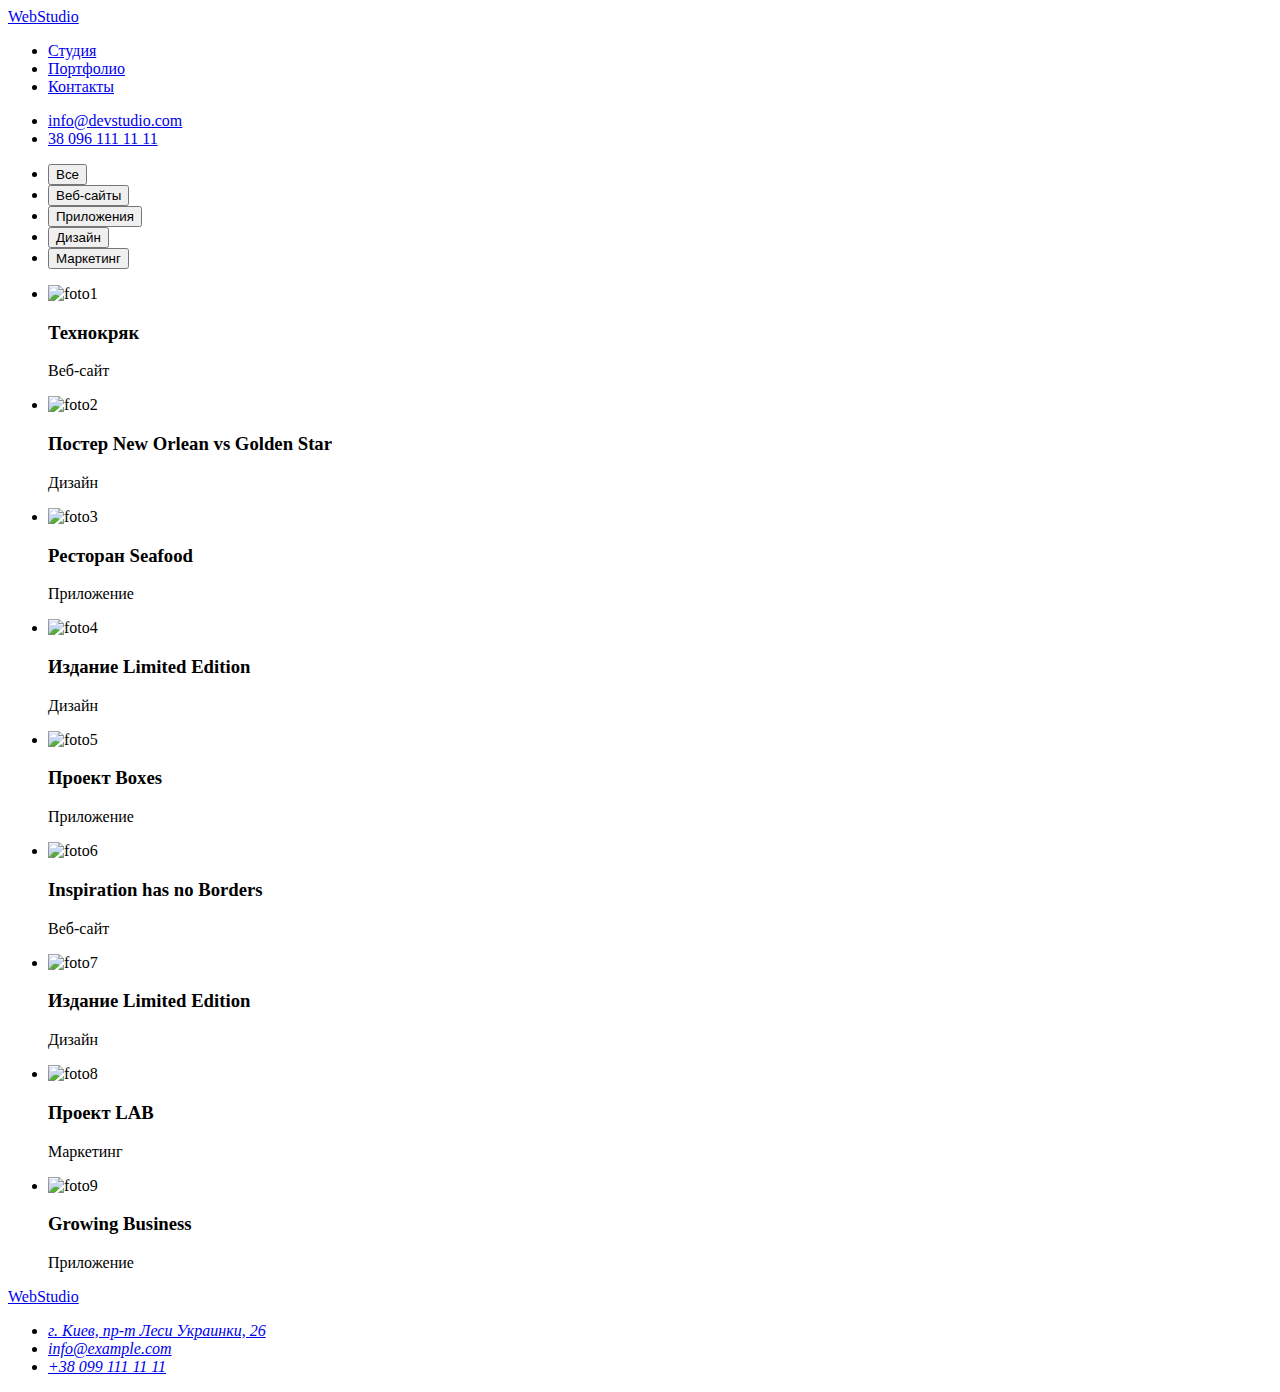
==== portfolio.html @ d2fd9e22 "Add files via upload" ====
<!DOCTYPE html>
<html lang="ru">
<head>
    <meta charset="UTF-8">
    <meta http-equiv="X-UA-Compatible" content="IE=edge">
    <meta name="viewport" content="width=device-width, initial-scale=1.0">
    <title>Document</title>
    <link rel="preconnect" href="https://fonts.googleapis.com">
    <link rel="preconnect" href="https://fonts.gstatic.com" crossorigin>
    <link href="https://fonts.googleapis.com/css2?family=Raleway:wght@400;700&&family=Roboto:wght@400;500;600;700;900&display=swap"
        rel="stylesheet">
        <link rel="stylesheet" href="https://cdnjs.cloudflare.com/ajax/libs/modern-normalize/1.1.0/modern-normalize.min.css"
            integrity="sha512-wpPYUAdjBVSE4KJnH1VR1HeZfpl1ub8YT/NKx4PuQ5NmX2tKuGu6U/JRp5y+Y8XG2tV+wKQpNHVUX03MfMFn9Q=="
            crossorigin="anonymous" referrerpolicy="no-referrer" />
    
    <link rel="stylesheet" href="./css/styles.css">
</head>
<body>
    <!-- Верхняя линия -->
    <header>
        <div class="container header-container">
            <nav class="nav">
                <a href="./index.html" class="logo">Web<span class="logo-color">Studio</span>
                </a>
                <ul class="site-nav">
                    <li class="header-item"><a href="./index.html" class="link">Студия</a></li>
                    <li class="header-item"><a href="./portfolio.html" class="link">Портфолио</a></li>
                    <li><a href="#" class="link">Контакты</a></li>
                </ul>
            </nav>
            <div class="header-contacts">
            <ul class="contacts">
                <li class="contacts-link"><a href="mailto:info@devstudio.com" class="links">info@devstudio.com</a></li>
                <li class="contacts-link"><a href="tel:380961111111" class="links">38 096 111 11 11</a></li>
            </ul>
            </div>
        </div>
    </header>
    <main>
        <!-- Кнопки -->
        <section>
            <h1 hidden>наши работы</h1>
            <div class="container">
            <ul class="filters">
    <li><button type="button" class="hero-btn">Все</button></li>
    <li><button type="button" class="btn-web">Веб-сайты</button></li>
    <li><button type="button" class="btn-web">Приложения</button></li>
    <li><button type="button" class="btn-web">Дизайн</button></li>
    <li><button type="button" class="btn-web">Маркетинг</button></li>
</ul>
</div>
</section>
<!-- Галерея -->
<section>
<div class="container">
    <h2 hidden>Галерея</h2>
    
<ul class="gallery">
    <li class="icon">
        <img src="./img/foto1.jpg" alt="foto1" width="370" height="294">
        <div class="icon-info">
            <h3 class="icon-name">Технокряк</h3>
            <p class="icon-text">Веб-сайт</p>
        </div>
    </li>
    <li class="icon">
        <img src="./img/foto2.jpg" alt="foto2" width="370" height="294">
        <div class="icon-info">
            <h3 class="icon-name"> Постер <span lang="en"> New Orlean vs Golden Star </span></h3>
            <p class="icon-text">Дизайн</p>
        </div>
    </li>
    <li class="icon">
        <img src="./img/foto3.jpg" alt="foto3" width="370" height="294">
        <div class="icon-info">
            <h3 class="icon-name"> Ресторан <span lang="en"> Seafood</span></h3>
            <p class="icon-text">Приложение</p>
        </div>
    </li>
    <li class="icon">
        <img src="./img/foto4.jpg" alt="foto4" width="370" height="294">
        <div class="icon-info">
            <h3 class="icon-name"> Издание <span lang="en"> Limited Edition </span></h3>
            <p class="icon-text">Дизайн</p>
        </div>
    </li>
    <li class="icon">
        <img src="./img/foto5.jpg" alt="foto5" width="370" height="294">
        <div class="icon-info">
            <h3 class="icon-name"> Проект <span lang="en"> Boxes </span></h3>
            <p class="icon-text">Приложение</p>
        </div>
    </li>
    <li class="icon">
        <img src="./img/foto6.jpg" alt="foto6" width="370" height="294">
        <div class="icon-info">
            <h3 class="icon-name"><span lang="en">Inspiration has no Borders</span></h3>
            <p class="icon-text">Веб-сайт</p>
        </div>
    </li>
    <li class="icon">
        <img src="./img/foto7.jpg" alt="foto7" width="370" height="294">
        <div class="icon-info">
            <h3 class="icon-name"> Издание <span lang="en"> Limited Edition </span></h3>
            <p class="icon-text">Дизайн</p>
        </div>
    </li>
    <li class="icon">
        <img src="./img/foto8.jpg" alt="foto8" width="370" height="294">
        <div class="icon-info">
            <h3 class="icon-name"> Проект  <span lang="en"> LAB </span></h3>
            <p class="icon-text">Маркетинг</p>
        </div>
    </li>
    <li class="icon">
        <img src="./img/foto9.jpg" alt="foto9" width="370" height="294">
        <div class="icon-info">
            <h3 class="icon-name"><span lang="en"> Growing Business </span></h3>
            <p class="icon-text">Приложение</p>
        </div>
    </li>
    </ul>
</div>
</section>
</main>
<!--Подвал -->
<footer class="footer">
    <div class="container">
        <div class="footer-left-box">
        <a href="./index.html" class="logo">
            Web<span class="logo-color-white">Studio</span>
        </a>
        <address>
            <ul class="footer-text">
                <li class="footer-list">
                    <a class="color-maps" href="https://goo.gl/maps/3YUpATW3BzN7FQ4z7" target="_blank"
                        rel="noreferrer noopener">г. Киев, пр-т Леси Украинки, 26</a>
                </li>
                <li class="footer-list">
                    <a class="color-contacts" href="mailto:=info@example.com">info@example.com</a>
                </li>
                <li class="footer-list">
                    <a class="color-contacts" href="tel:+380991111111">+38 099 111 11 11</a>
                </li>
            </ul>
        </address>
        </div>
    </div>
</footer>
</body>
</html>
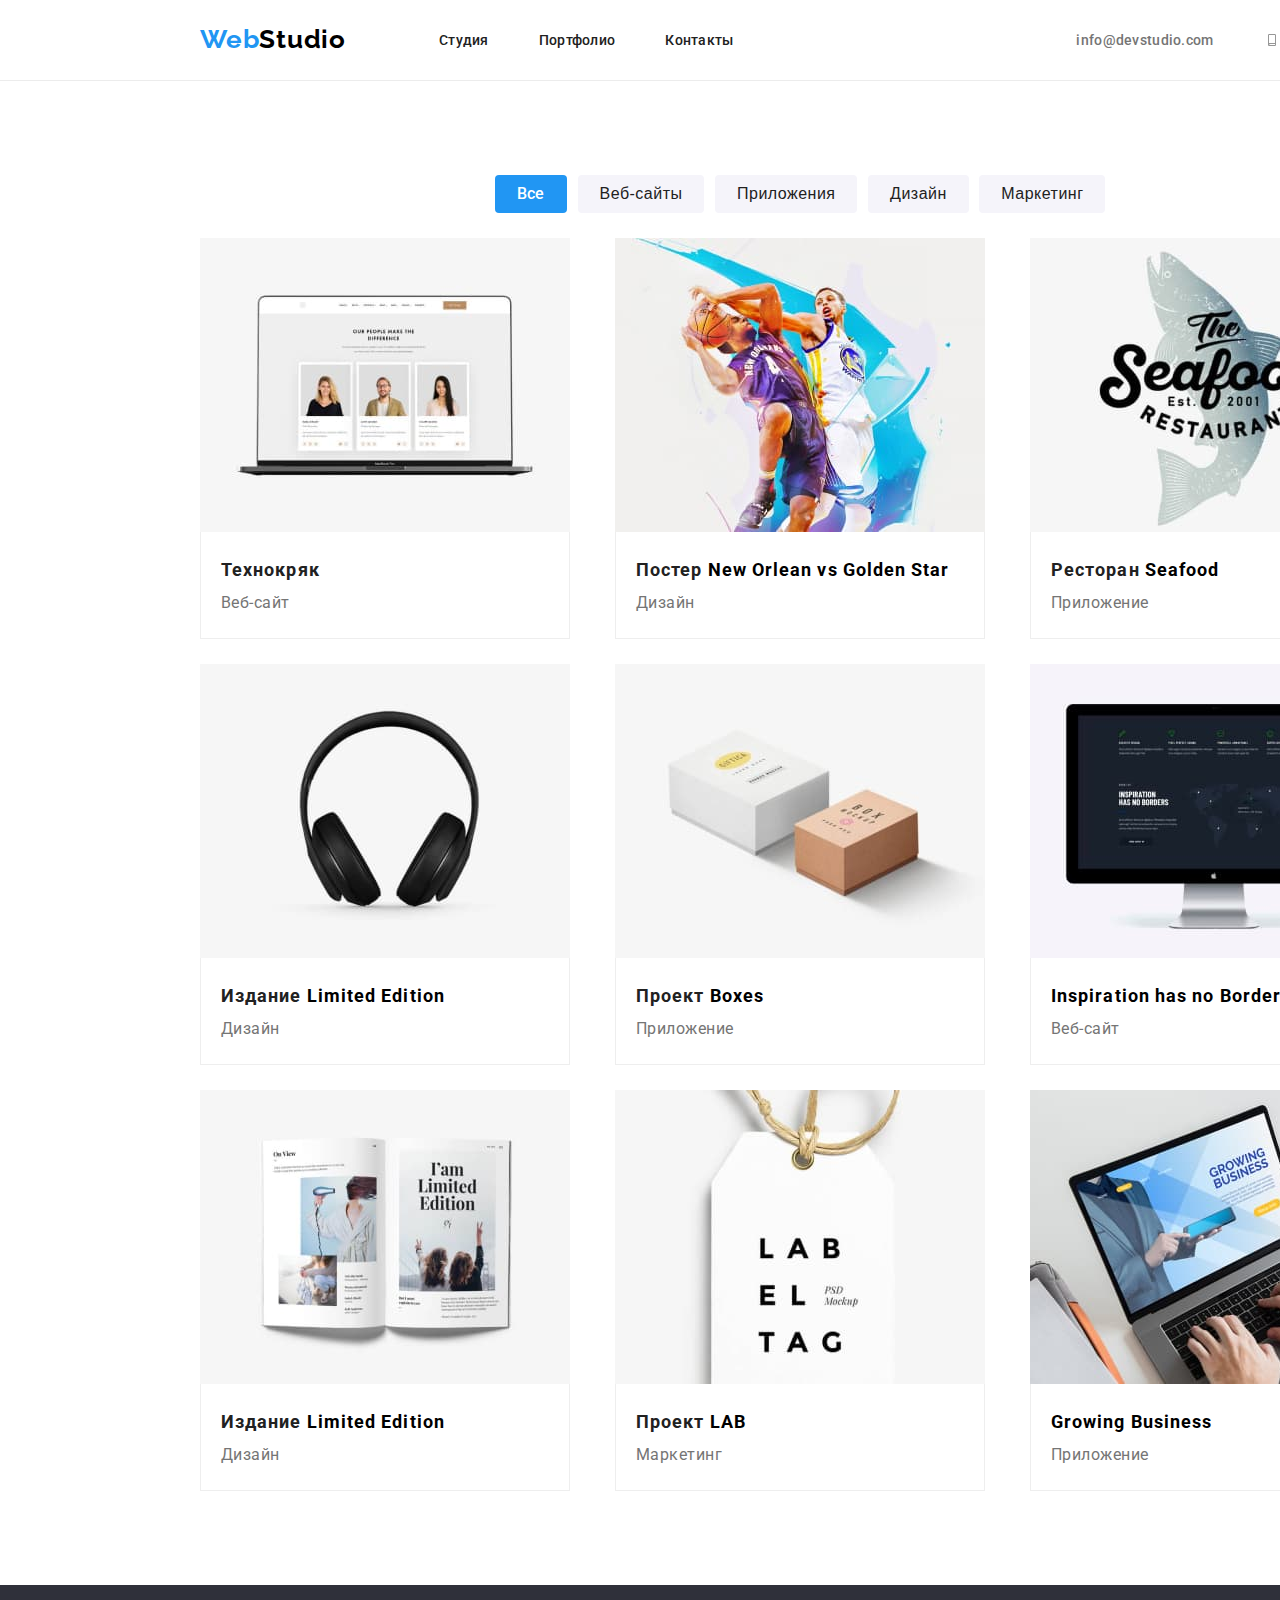
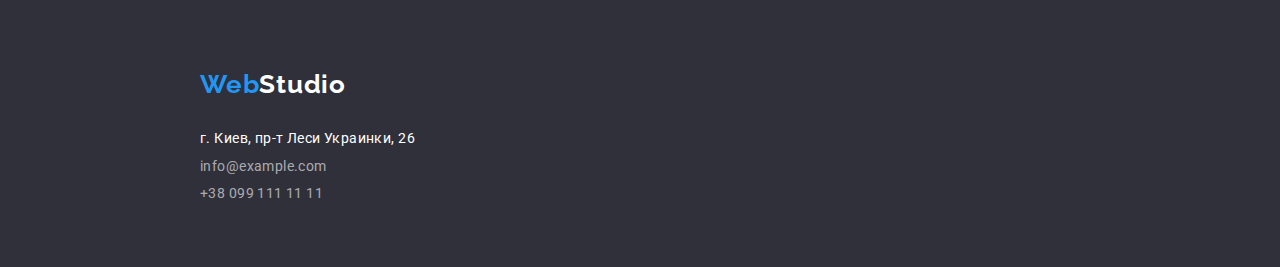
==== commit c2515a38: "Update portfolio.html" ====
--- a/portfolio.html
+++ b/portfolio.html
@@ -30,8 +30,8 @@
             </nav>
             <div class="header-contacts">
             <ul class="contacts">
-                <li class="contacts-link"><a href="mailto:info@devstudio.com" class="links">info@devstudio.com</a></li>
-                <li class="contacts-link"><a href="tel:380961111111" class="links">38 096 111 11 11</a></li>
+                <li class="contacts-link"><a href="mailto:info@devstudio.com" class="links1">info@devstudio.com</a></li>
+                <li class="contacts-link"><a href="tel:380961111111" class="links2">38 096 111 11 11</a></li>
             </ul>
             </div>
         </div>
--- a/css/styles.css
+++ b/css/styles.css
@@ -0,0 +1,516 @@
+:root {
+    --primary-title-color: #212121;
+    --secondary-title-color: #757575;
+    --active-color: #2196f3;
+    --background-btn-color: #f5f4fa;
+    --btn-color: #ffffff;
+}
+
+body,
+main {
+    min-width: 1600px;
+    margin: auto;
+    background-color: var(--btn-color);
+    color: var(--secondary-title-color);
+    font-family: 'Roboto', sans-serif;
+    font-style: normal;
+    font-size: 14px;
+    display: block;
+}
+
+.logo {
+    font-family: 'Raleway', sans-serif;
+    display: flex;
+    align-items: center;
+    margin-top: 24px;
+    margin-bottom: 25px;
+    margin-right: 93px;
+    font-style: normal;
+    font-weight: 700;
+    font-size: 26px;
+    line-height: 1.2;
+    letter-spacing: 0.03em;
+    color: var(--active-color);
+}
+
+.logo-color-white {
+    color: var(--btn-color);
+}
+
+header {
+    border-bottom: 1px solid #ececec;
+}
+
+.section {
+    padding-bottom: 94px;
+}
+
+.gallery-icon {
+    width: 1200px;
+    margin: 0 auto;
+    padding: 0 15px;
+    box-sizing: border-box;
+}
+
+.container {
+    width: 1200px;
+    margin: 0 auto;
+    box-sizing: border-box;
+}
+
+header .container {
+    margin-left: auto;
+    display: flex;
+    justify-content: space-between;
+}
+
+ul {
+    list-style: none;
+    margin: 0;
+    padding-left: 0;
+}
+
+span {
+    color: #000000;
+}
+
+img {
+    display: block;
+}
+
+a {
+    text-decoration: none;
+}
+
+h1,
+h2,
+h3,
+h4,
+h5,
+h6 {
+    margin: 0;
+    padding: 0;
+}
+
+p {
+    margin: 0;
+    padding: 0;
+}
+
+.nav,
+.contacts,
+.site-nav,
+.filters {
+    display: flex;
+}
+/* ---------ВЕРХНЯЯ ЛИНИЯ---------- */
+.link {
+    display: flex;
+    font-weight: 500;
+    font-size: 14px;
+    line-height: 16px;
+    letter-spacing: 0.02em;
+    padding: 32px 0;
+    color: var(--primary-title-color);
+}
+
+.links1 {
+    display: flex;
+    font-weight: 500;
+    font-size: 14px;
+    line-height: 16px;
+    letter-spacing: 0.02em;
+    padding: 32px 0;
+    color: var(--secondary-title-color);
+}
+.links2 {
+    display: flex;
+    font-weight: 500;
+    font-size: 14px;
+    line-height: 16px;
+    letter-spacing: 0.02em;
+    padding: 32px 0;
+    color: var(--secondary-title-color);
+}
+
+.links1::before {
+    content: '';
+    width: 16px;
+    height: 12px;
+    margin-right: 8px;
+    margin-top: 2px;
+    background-image: url(../img/envelopehovermin.svg);
+    background-position: center;
+    background-repeat: no-repeat;
+    background-size: contain;
+    fill: currentColor;
+}
+.links1:hover,
+.links1:focus {
+    color: var(--active-color);
+}
+.links2::before {
+    content: '';
+    width: 16px;
+    height: 12px;
+    margin-right: 8px;
+    margin-top: 2px;
+    background-image: url(../img/smartphone.svg);
+    background-position: center;
+    background-repeat: no-repeat;
+    background-size: contain;
+    fill: currentColor;
+    color: var(--active-color);
+}
+.links2:hover,
+.links2:focus {
+    color: var(--active-color);
+}
+
+.filters {
+    width: 611px;
+    padding-top: 94px;
+    justify-content: space-between;
+    align-items: center;
+    margin: auto;
+}
+.contacts-link:not(:last-child) {
+    display: flex;
+    align-items: center;
+    margin-right: 50px;
+    color: var(--secondary-title-color);
+}
+.site-nav {
+    margin-right: 50px;
+}
+
+.header-contacts {
+    display: flex;
+}
+.header-item:not(:last-child) {
+    margin-right: 50px;
+}
+.site-nav .link:hover,
+.site-nav .link:focus {
+    color: var(--active-color);
+}
+
+.link:not(:last-child) {
+    color: var(--secondary-title-color);
+}
+.contacts .link:hover,
+.contacts .link:focus {
+    color: var(--active-color);
+}
+
+/* ------------ШАПКА------------ */
+.hero {
+    max-width: 1600px;
+    height: 600px;
+    background-image: linear-gradient(
+            to right,
+            rgba(47, 48, 58, 0.4),
+            rgba(47, 48, 58, 0.4)
+        ),
+        url(../img/hero.jpg);
+    background-size: cover;
+    background-repeat: no-repeat;
+    background-position: center;
+    padding: 200px 0;
+    text-align: center;
+    margin-right: auto;
+    margin-left: auto;
+    margin-bottom: 94px;
+}
+
+.hero-title {
+    font-weight: 900;
+    font-size: 44px;
+    line-height: 1.36;
+    text-align: center;
+    letter-spacing: 0.06em;
+    text-transform: uppercase;
+    color: var(--btn-color);
+    margin: 0 auto;
+    margin-bottom: 30px;
+    max-width: 696px;
+    display: block;
+}
+
+.hero-btnn {
+    font-family: inherit;
+    font-weight: 500;
+    background-color: var(--active-color);
+    border-radius: 4px;
+    cursor: pointer;
+    border: none;
+    padding: 10px;
+    text-align: center;
+}
+.hero-btnn:hover,
+.hero-btnn:focus {
+    background-color: #188ce8;
+}
+.btnn-text {
+    font-size: 16px;
+    line-height: 1.87;
+    letter-spacing: 0.06em;
+    color: var(--btn-color);
+}
+.hero-btn {
+    font-family: inherit;
+    font-weight: 500;
+    background-color: var(--active-color);
+    color: var(--btn-color);
+    font-size: 16px;
+    line-height: 1.62;
+    border-radius: 4px;
+    letter-spacing: 0.03em;
+    cursor: pointer;
+    border: none;
+    padding: 6px 22px;
+}
+
+.btn-web {
+    font-weight: 500;
+    background-color: var(--background-btn-color);
+    color: var(--primary-title-color);
+    border-radius: 4px;
+    font-size: 16px;
+    line-height: 1.62;
+    letter-spacing: 0.03em;
+    cursor: pointer;
+    border: none;
+    padding: 6px 22px;
+}
+/* ---------КНОПКИ------------ */
+.btn-web:hover,
+.btn-web:focus {
+    background-color: #2196f3;
+    color: var(--btn-color);
+}
+/* ---------ОСОБЕННОСТИ---------- */
+.peculiarities {
+    display: flex;
+    justify-content: space-between;
+    margin: 0;
+    padding: 0;
+}
+
+.peculiarities-list {
+    width: 270px;
+    height: 120px;
+    background: #f5f4fa;
+    border-radius: 4px;
+    margin-right: 30px;
+}
+.peculiarities-icon {
+    display: flex;
+    justify-content: center;
+    align-items: center;
+    padding-bottom: 25px;
+}
+.icon-antena {
+    align-items: center;
+}
+
+.section-title {
+    font-family: inherit;
+    font-weight: 700;
+    font-size: 14px;
+    line-height: 16px;
+    color: var(--primary-title-color);
+    letter-spacing: 0.03em;
+    text-transform: uppercase;
+    margin-top: 30px;
+    margin-bottom: 10px;
+    width: 270px;
+}
+
+.peculiarities-text {
+    font-size: 14px;
+    line-height: 1.71;
+    letter-spacing: 0.03em;
+    color: var(--secondary-title-color);
+    width: 270px;
+}
+
+/* ---------ЧЕМ МЫ ЗАНИМАЕМСЯ------- */
+
+.section-box-title {
+    font-family: inherit;
+    font-weight: 700;
+    font-size: 36px;
+    line-height: 42px;
+    text-align: center;
+    letter-spacing: 0.03em;
+    color: var(--primary-title-color);
+    padding-top: 94px;
+    margin-bottom: 50px;
+}
+
+.pictures {
+    display: flex;
+    justify-content: space-between;
+}
+/* ---------НАША КОМАНДА--------- */
+.section-item {
+    background-color: #f5f4fa;
+}
+
+.item {
+    display: flex;
+    justify-content: space-between;
+    padding-bottom: 94px;
+}
+.item-list {
+    width: 270px;
+    height: 368px;
+    background-color: #ffffff;
+    box-shadow: 0px 1px 3px rgba(0, 0, 0, 0.12), 0px 1px 1px rgba(0, 0, 0, 0.14),
+        0px 2px 1px rgba(0, 0, 0, 0.2);
+    border-radius: 0px 0px 4px 4px;
+}
+.card-name {
+    font-family: inherit;
+    font-weight: 500;
+    font-size: 16px;
+    line-height: 19px;
+    text-align: center;
+    letter-spacing: 0.03em;
+    color: var(--primary-title-color);
+    padding-bottom: 10px;
+}
+.card-text {
+    font-family: inherit;
+    font-weight: normal;
+    font-size: 16px;
+    line-height: 19px;
+    text-align: center;
+    letter-spacing: 0.03em;
+    color: var(--secondary-title-color);
+}
+.card-info {
+    padding-top: 30px;
+}
+
+/* ---------------ГАЛЕРЕЯ---------- */
+.gallery {
+    display: flex;
+    flex-wrap: wrap;
+    justify-content: space-between;
+    padding-bottom: 94px;
+}
+.icon {
+    flex-basis: calc (100% / 3 - 30px);
+    margin-top: 25px;
+    border-top: none;
+}
+.icon:nth-child(3n) {
+    margin-right: 0px;
+}
+.icon-info {
+    left: 261px;
+    top: 576px;
+    padding-top: 20px;
+    padding-left: 20px;
+    padding-bottom: 20px;
+    border-bottom: 1px solid #eeeeee;
+    border-left: 1px solid #eeeeee;
+    border-right: 1px solid #eeeeee;
+}
+.icon-name {
+    font-family: inherit;
+    font-weight: 700;
+    font-size: 18px;
+    line-height: 36px;
+    letter-spacing: 0.06em;
+    color: var(--primary-title-color);
+}
+.icon-text {
+    font-family: inherit;
+    font-weight: normal;
+    font-size: 16px;
+    line-height: 30px;
+    letter-spacing: 0.03em;
+    color: var(--secondary-title-color);
+}
+/*-----ПОСТОЯННЫЕ КЛИЕНТЫ-----  */
+
+.clients-box {
+    display: flex;
+    justify-content: space-between;
+    margin: 0;
+    padding: 0;
+    padding-bottom: 94px;
+    border-radius: 10px #000;
+}
+
+.clients-list {
+    margin: 0;
+    padding: 0;
+    width: 170px;
+    height: 92px;
+    border-radius: 4px;
+    border: 1px solid #afb1b8;
+}
+.clients-icon {
+    display: flex;
+    justify-content: center;
+    padding-top: 12px;
+}
+/*-----------ПОДВАЛ----------- */
+footer .container {
+    background-color: #2f303a;
+}
+.footer-left-box {
+    padding-top: 60px;
+    padding-bottom: 60px;
+    letter-spacing: 0.03em;
+}
+.footer-text {
+    width: 231px;
+}
+.footer-list {
+    font-size: 14px;
+    line-height: 1.95;
+    letter-spacing: 0.03em;
+}
+.color-contacts {
+    font-family: inherit;
+    font-weight: normal;
+    font-size: 14px;
+    line-height: 24px;
+    letter-spacing: 0.03em;
+    color: rgb(255, 255, 255, 0.6);
+}
+.color-maps {
+    font-family: inherit;
+    font-weight: normal;
+    font-size: 14px;
+    line-height: 24px;
+    letter-spacing: 0.03em;
+    color: var(--btn-color);
+}
+.color-maps:hover,
+.color-maps:focus {
+    color: var(--active-color);
+}
+.color-contacts:hover,
+.color-contacts:focus {
+    color: var(--active-color);
+}
+
+.footer {
+    background-color: #2f303a;
+}
+.container-footer {
+    left: 0px;
+    top: 2097px;
+}
+.color-maps {
+    font-style: normal;
+}
+.color-contacts {
+    font-style: normal;
+}
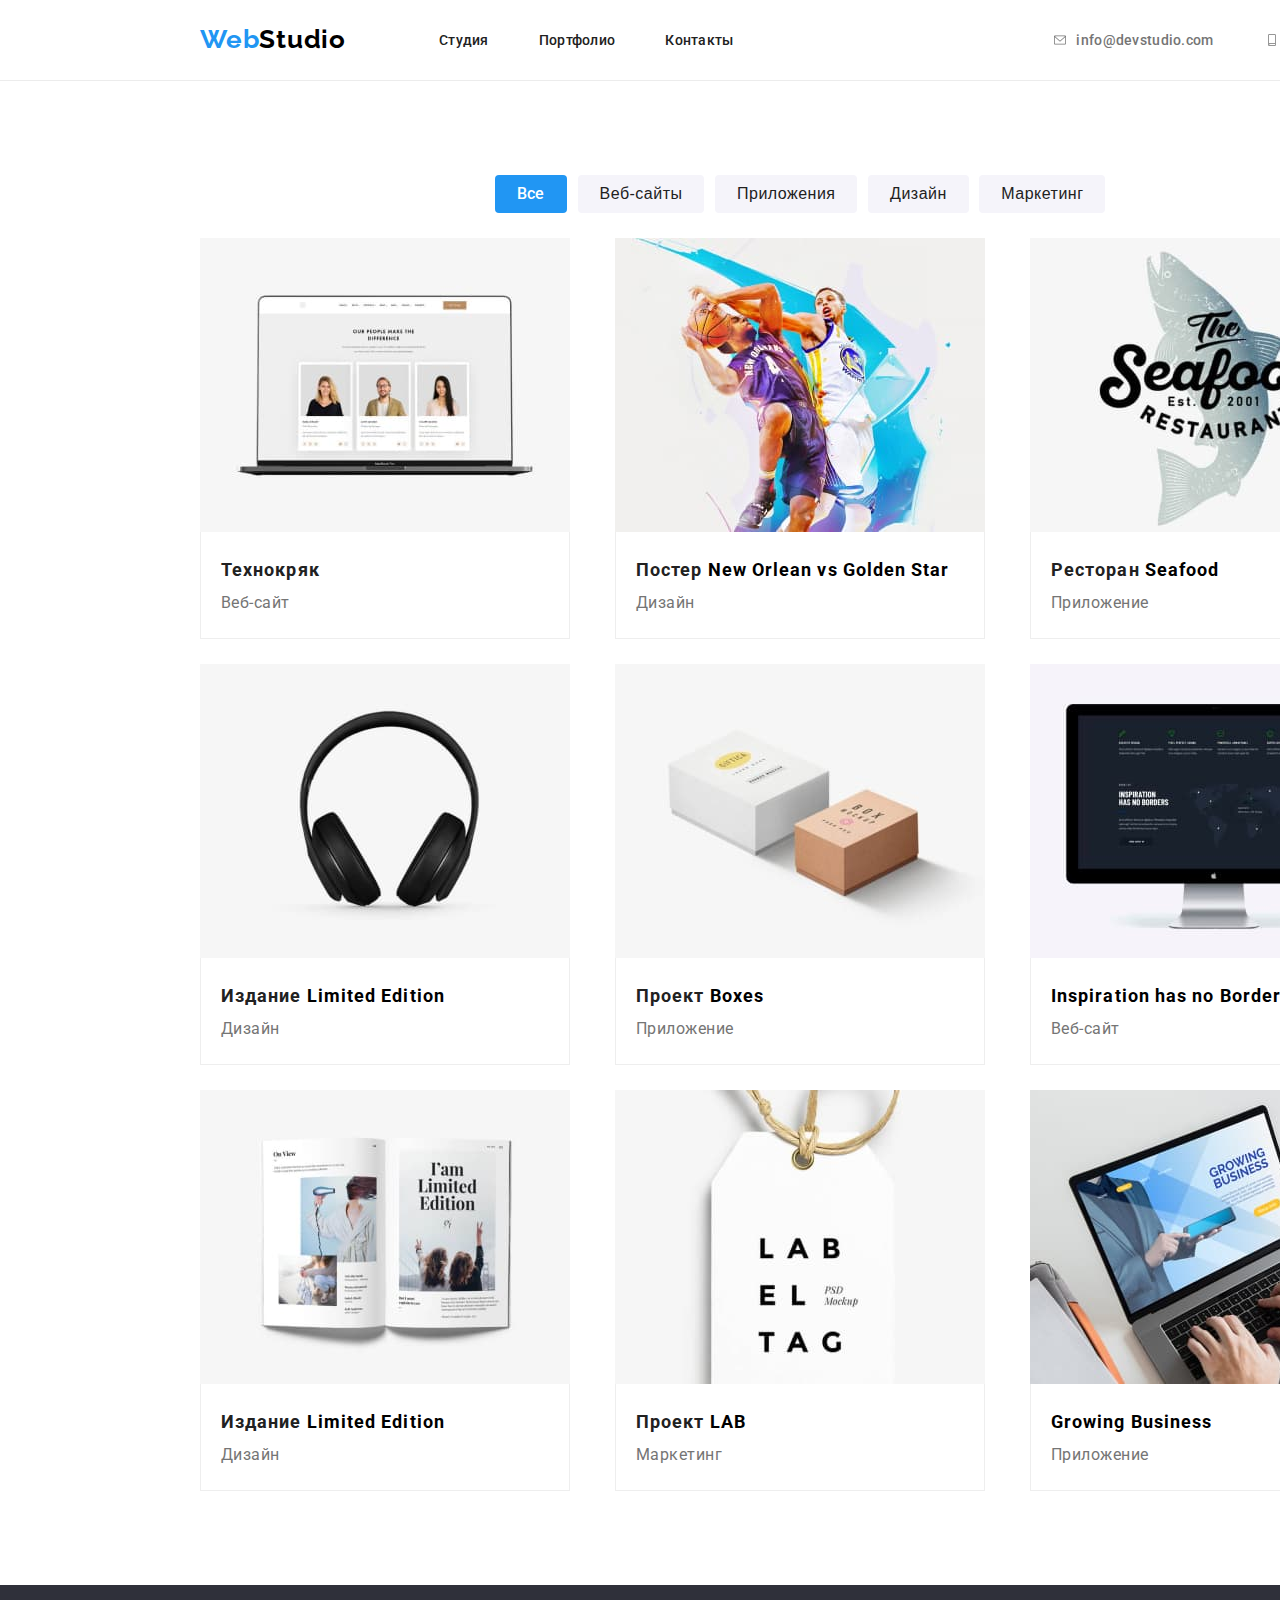
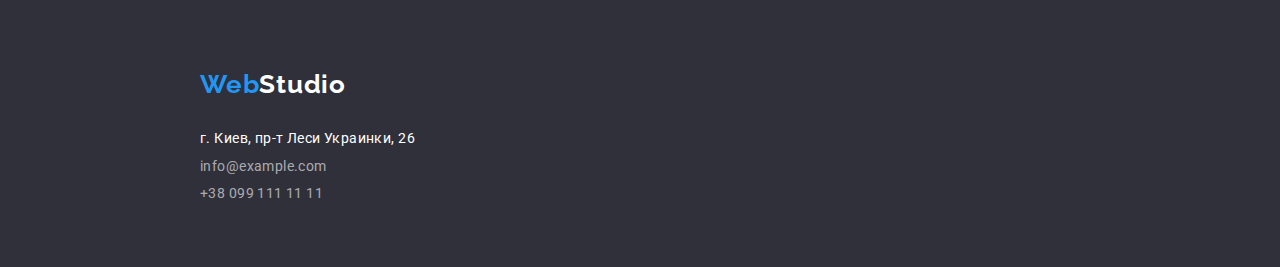
==== commit dc169782: "Update portfolio.html" ====
--- a/portfolio.html
+++ b/portfolio.html
@@ -30,8 +30,16 @@
             </nav>
             <div class="header-contacts">
             <ul class="contacts">
-                <li class="contacts-link"><a href="mailto:info@devstudio.com" class="links1">info@devstudio.com</a></li>
-                <li class="contacts-link"><a href="tel:380961111111" class="links2">38 096 111 11 11</a></li>
+                <li class="contacts-link"><a href="mailto:info@devstudio.com" class="links1">
+                    <svg class="links-icon" width="16" height="12">
+                        <use href="./img/symbol-defs.svg#icon-envelope-hover"></use>
+                    </svg>
+                    info@devstudio.com</a></li>
+                <li class="contacts-link"><a href="tel:380961111111" class="links1">
+                    <svg class="links-icon" width="16" height="12">
+                        <use href="./img/symbol-defs.svg#icon-smartphone"></use>
+                    </svg>
+                    38 096 111 11 11</a></li>
             </ul>
             </div>
         </div>
--- a/css/styles.css
+++ b/css/styles.css
@@ -69,7 +69,9 @@
     margin: 0;
     padding-left: 0;
 }
-
+li {
+    display: block;
+}
 span {
     color: #000000;
 }
@@ -104,6 +106,9 @@
     display: flex;
 }
 /* ---------ВЕРХНЯЯ ЛИНИЯ---------- */
+.contacts-link {
+    color: var(--secondary-title-color);
+}
 .link {
     display: flex;
     font-weight: 500;
@@ -122,48 +127,15 @@
     letter-spacing: 0.02em;
     padding: 32px 0;
     color: var(--secondary-title-color);
-}
-.links2 {
-    display: flex;
-    font-weight: 500;
-    font-size: 14px;
-    line-height: 16px;
-    letter-spacing: 0.02em;
-    padding: 32px 0;
-    color: var(--secondary-title-color);
-}
-
-.links1::before {
-    content: '';
-    width: 16px;
-    height: 12px;
+    fill: currentColor;
+}
+.links-icon {
     margin-right: 8px;
     margin-top: 2px;
-    background-image: url(../img/envelopehovermin.svg);
-    background-position: center;
-    background-repeat: no-repeat;
-    background-size: contain;
-    fill: currentColor;
-}
+}
+
 .links1:hover,
 .links1:focus {
-    color: var(--active-color);
-}
-.links2::before {
-    content: '';
-    width: 16px;
-    height: 12px;
-    margin-right: 8px;
-    margin-top: 2px;
-    background-image: url(../img/smartphone.svg);
-    background-position: center;
-    background-repeat: no-repeat;
-    background-size: contain;
-    fill: currentColor;
-    color: var(--active-color);
-}
-.links2:hover,
-.links2:focus {
     color: var(--active-color);
 }
 
@@ -270,6 +242,11 @@
     border: none;
     padding: 6px 22px;
 }
+.hero-btn:hover,
+.hero-btn:focus {
+    box-shadow: 0px 3px 1px rgba(0, 0, 0, 0.1), 0px 1px 2px rgba(0, 0, 0, 0.08),
+        0px 2px 2px rgba(0, 0, 0, 0.12);
+}
 
 .btn-web {
     font-weight: 500;
@@ -286,6 +263,8 @@
 /* ---------КНОПКИ------------ */
 .btn-web:hover,
 .btn-web:focus {
+    box-shadow: 0px 3px 1px rgba(0, 0, 0, 0.1), 0px 1px 2px rgba(0, 0, 0, 0.08),
+        0px 2px 2px rgba(0, 0, 0, 0.12);
     background-color: #2196f3;
     color: var(--btn-color);
 }
@@ -308,7 +287,7 @@
     display: flex;
     justify-content: center;
     align-items: center;
-    padding-bottom: 25px;
+    padding: 25px 0;
 }
 .icon-antena {
     align-items: center;
@@ -364,8 +343,6 @@
     padding-bottom: 94px;
 }
 .item-list {
-    width: 270px;
-    height: 368px;
     background-color: #ffffff;
     box-shadow: 0px 1px 3px rgba(0, 0, 0, 0.12), 0px 1px 1px rgba(0, 0, 0, 0.14),
         0px 2px 1px rgba(0, 0, 0, 0.2);
@@ -389,11 +366,42 @@
     text-align: center;
     letter-spacing: 0.03em;
     color: var(--secondary-title-color);
+    margin-bottom: 30px;
 }
 .card-info {
     padding-top: 30px;
 }
-
+.social-list {
+    display: flex;
+    justify-content: center;
+}
+.social-item {
+    width: 44px;
+    height: 44px;
+}
+.social-item + .social-item {
+    margin-left: 10px;
+    margin-bottom: 30px;
+}
+.social-link {
+    width: 44px;
+    height: 44px;
+    display: flex;
+    align-items: center;
+    justify-content: center;
+    border-radius: 50%;
+}
+.social-icon {
+    fill: #afb1b8;
+}
+.social-icon:hover,
+.social-icon:focus {
+    fill: #fff;
+}
+.social-link:hover,
+.social-link:focus {
+    background-color: var(--active-color);
+}
 /* ---------------ГАЛЕРЕЯ---------- */
 .gallery {
     display: flex;
@@ -405,6 +413,11 @@
     flex-basis: calc (100% / 3 - 30px);
     margin-top: 25px;
     border-top: none;
+    cursor: pointer;
+}
+.icon:hover {
+    box-shadow: 0px 1px 1px rgba(0, 0, 0, 0.12), 0px 4px 4px rgba(0, 0, 0, 0.06),
+        1px 4px 6px rgba(0, 0, 0, 0.16);
 }
 .icon:nth-child(3n) {
     margin-right: 0px;
@@ -445,7 +458,10 @@
     padding-bottom: 94px;
     border-radius: 10px #000;
 }
-
+.clients-icon:hover,
+.clients-icon:focus {
+    fill: var(--active-color);
+}
 .clients-list {
     margin: 0;
     padding: 0;
@@ -453,11 +469,17 @@
     height: 92px;
     border-radius: 4px;
     border: 1px solid #afb1b8;
+    cursor: pointer;
+}
+.clients-list:hover,
+.clients-list:focus {
+    border: 1px solid #2196f3;
 }
 .clients-icon {
     display: flex;
     justify-content: center;
     padding-top: 12px;
+    fill: #afb1b8;
 }
 /*-----------ПОДВАЛ----------- */
 footer .container {
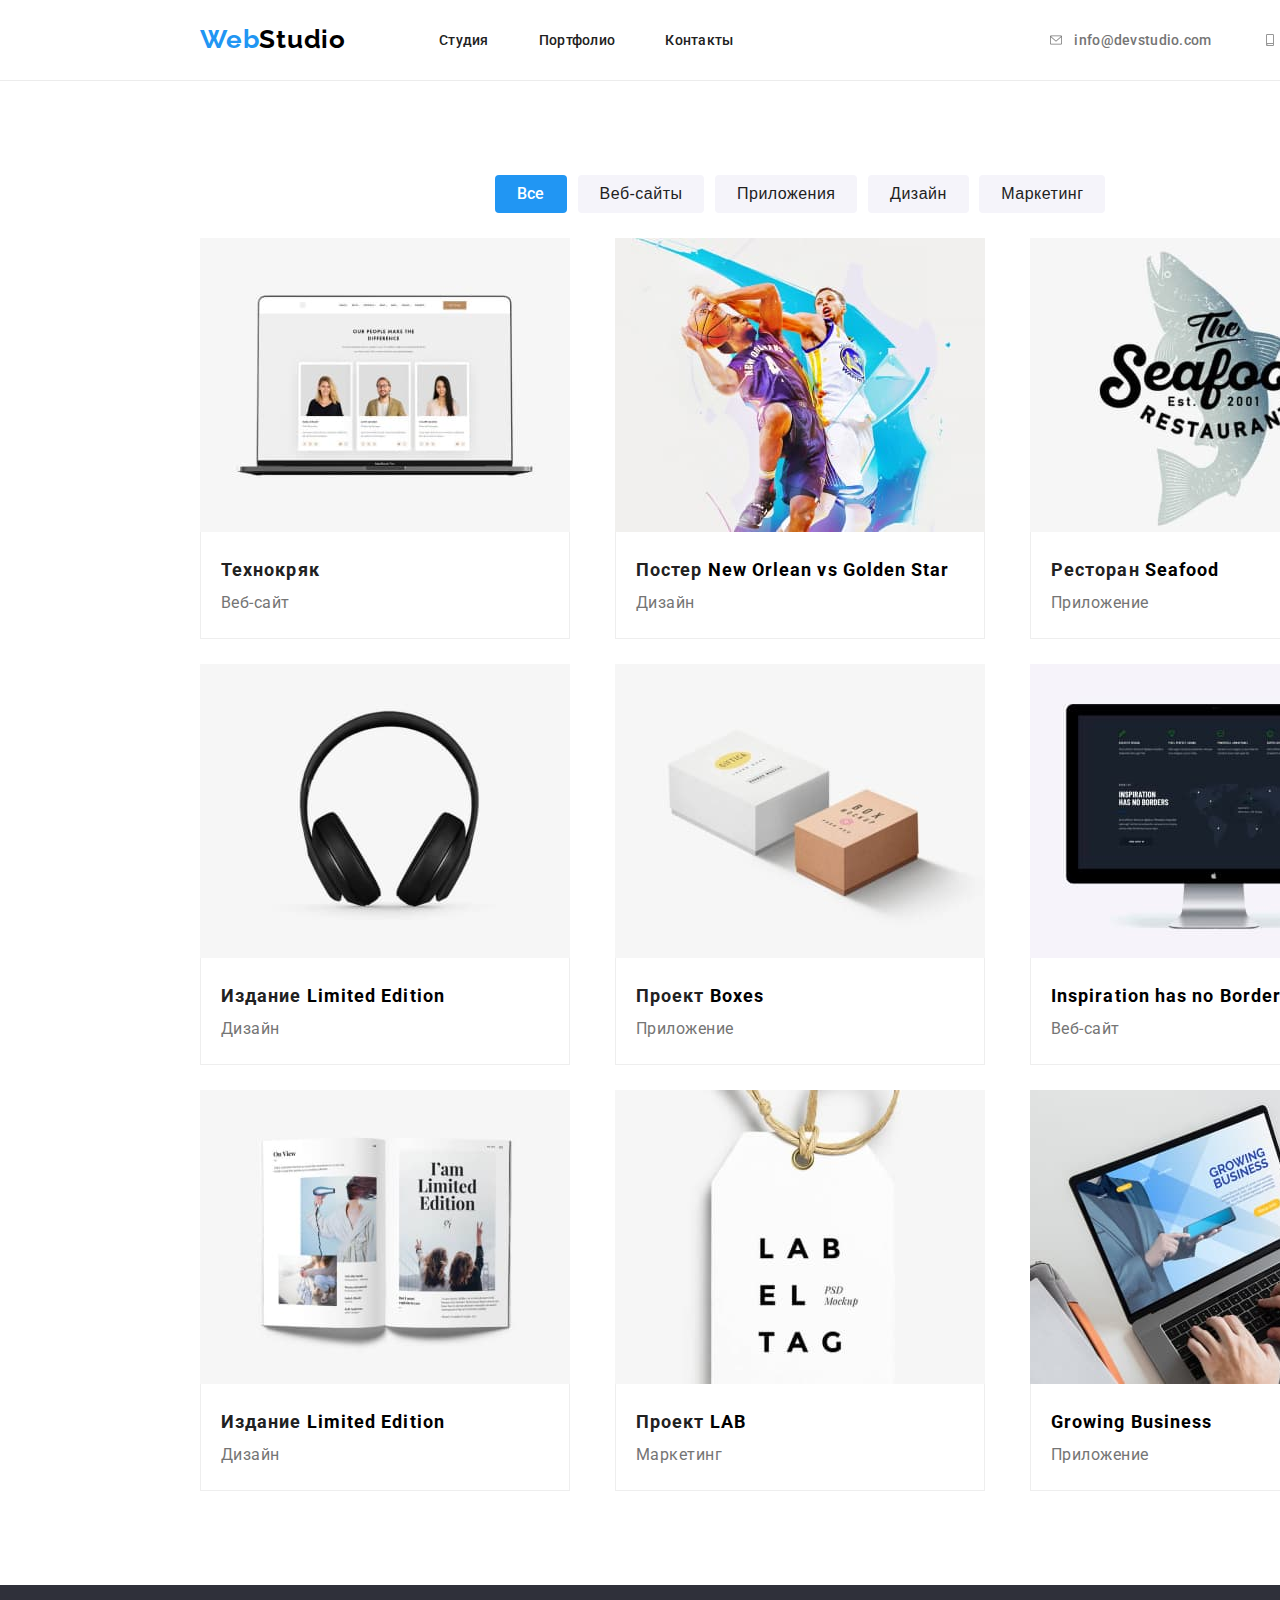
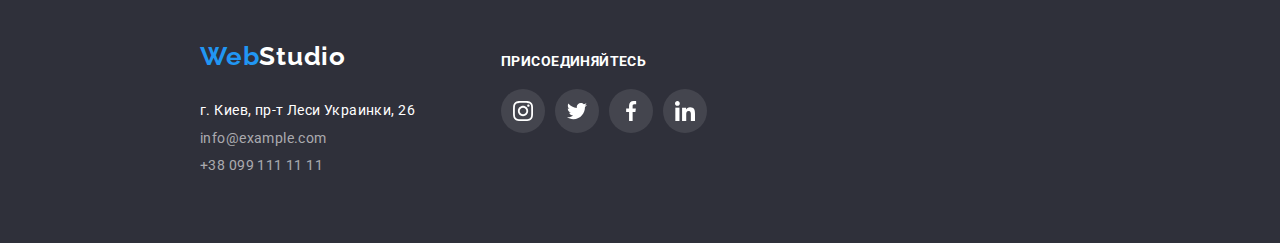
==== commit c4f75ddf: "Update portfolio.html" ====
--- a/portfolio.html
+++ b/portfolio.html
@@ -20,7 +20,7 @@
     <header>
         <div class="container header-container">
             <nav class="nav">
-                <a href="./index.html" class="logo">Web<span class="logo-color">Studio</span>
+                <a href="./index.html" class="logo-nav">Web<span class="logo-color">Studio</span>
                 </a>
                 <ul class="site-nav">
                     <li class="header-item"><a href="./index.html" class="link">Студия</a></li>
@@ -133,7 +133,8 @@
 </main>
 <!--Подвал -->
 <footer class="footer">
-    <div class="container">
+    <div class="wrap-footer">
+    <div class="container wrap-footer-container">
         <div class="footer-left-box">
         <a href="./index.html" class="logo">
             Web<span class="logo-color-white">Studio</span>
@@ -151,8 +152,45 @@
                     <a class="color-contacts" href="tel:+380991111111">+38 099 111 11 11</a>
                 </li>
             </ul>
-        </address>
-        </div>
+            </address>
+            </div>
+            <section class="social-section">
+                <div class="social-container">
+                <h2 class="footer-social-title">присоединяйтесь </h2>
+                <ul class="footer-social-box">
+                        <li>
+                        <a href="" class="footer-social-link">
+                            <svg width="20" height="20">
+                                <use href="./img/symbol-defs.svg#icon-instagram-2"></use>
+                            </svg>
+                        </a>
+                    </li>
+                    <li>
+                        <a href="" class="footer-social-link">
+                            <svg width="20" height="20">
+                                <use href="./img/symbol-defs.svg#icon-twitter"></use>
+                            </svg>
+                        </a>
+                    </li>
+                    <li>
+                        <a href="" class="footer-social-link">
+                            <svg width="20" height="20">
+                                <use href="./img/symbol-defs.svg#icon-facebook-1"></use>
+                            </svg>
+                        </a>
+                    </li>
+                    <li>
+                        <a href="" class="footer-social-link">
+                            <svg width="20" height="20">
+                                <use href="./img/symbol-defs.svg#icon-linkedin-1"></use>
+                            </svg>
+                        </a>
+                    </li>
+            </ul>
+            </section>
+            </div>
+        
+    </div>
     </div>
 </footer>
 </body>
--- a/css/styles.css
+++ b/css/styles.css
@@ -19,6 +19,20 @@
 }
 
 .logo {
+    font-family: 'Raleway', sans-serif;
+    display: flex;
+    align-items: center;
+    margin-bottom: 25px;
+    margin-right: 93px;
+    font-style: normal;
+    font-weight: 700;
+    font-size: 26px;
+    line-height: 1.2;
+    letter-spacing: 0.03em;
+    color: var(--active-color);
+}
+
+.logo-nav {
     font-family: 'Raleway', sans-serif;
     display: flex;
     align-items: center;
@@ -32,7 +46,6 @@
     letter-spacing: 0.03em;
     color: var(--active-color);
 }
-
 .logo-color-white {
     color: var(--btn-color);
 }
@@ -130,7 +143,7 @@
     fill: currentColor;
 }
 .links-icon {
-    margin-right: 8px;
+    margin-right: 10px;
     margin-top: 2px;
 }
 
@@ -486,9 +499,11 @@
     background-color: #2f303a;
 }
 .footer-left-box {
-    padding-top: 60px;
-    padding-bottom: 60px;
-    letter-spacing: 0.03em;
+    display: inline-block;
+    margin-top: 56px;
+    margin-bottom: 64px;
+    letter-spacing: 0.03em;
+    width: 231px;
 }
 .footer-text {
     width: 231px;
@@ -536,3 +551,47 @@
 .color-contacts {
     font-style: normal;
 }
+
+.footer-social-box {
+    display: flex;
+    justify-content: space-between;
+    align-items: center;
+}
+.footer-social-title {
+    font-family: inherit;
+    font-style: normal;
+    font-weight: bold;
+    font-size: 14px;
+    line-height: 16px;
+    letter-spacing: 0.03em;
+    text-transform: uppercase;
+    display: flex;
+    color: #ffffff;
+    padding-bottom: 20px;
+}
+.footer-social-link {
+    width: 44px;
+    height: 44px;
+    display: flex;
+    align-items: center;
+    justify-content: center;
+    border-radius: 50%;
+    background-color: rgba(255, 255, 255, 0.1);
+    fill: #fff;
+}
+.footer-social-link:hover,
+.footer-social-link:focus {
+    background-color: var(--active-color);
+}
+.social-section {
+    display: flex;
+    justify-content: center;
+}
+.social-container {
+    width: 206px;
+    margin-left: 70px;
+    margin-top: 68px;
+}
+.wrap-footer-container {
+    display: flex;
+}
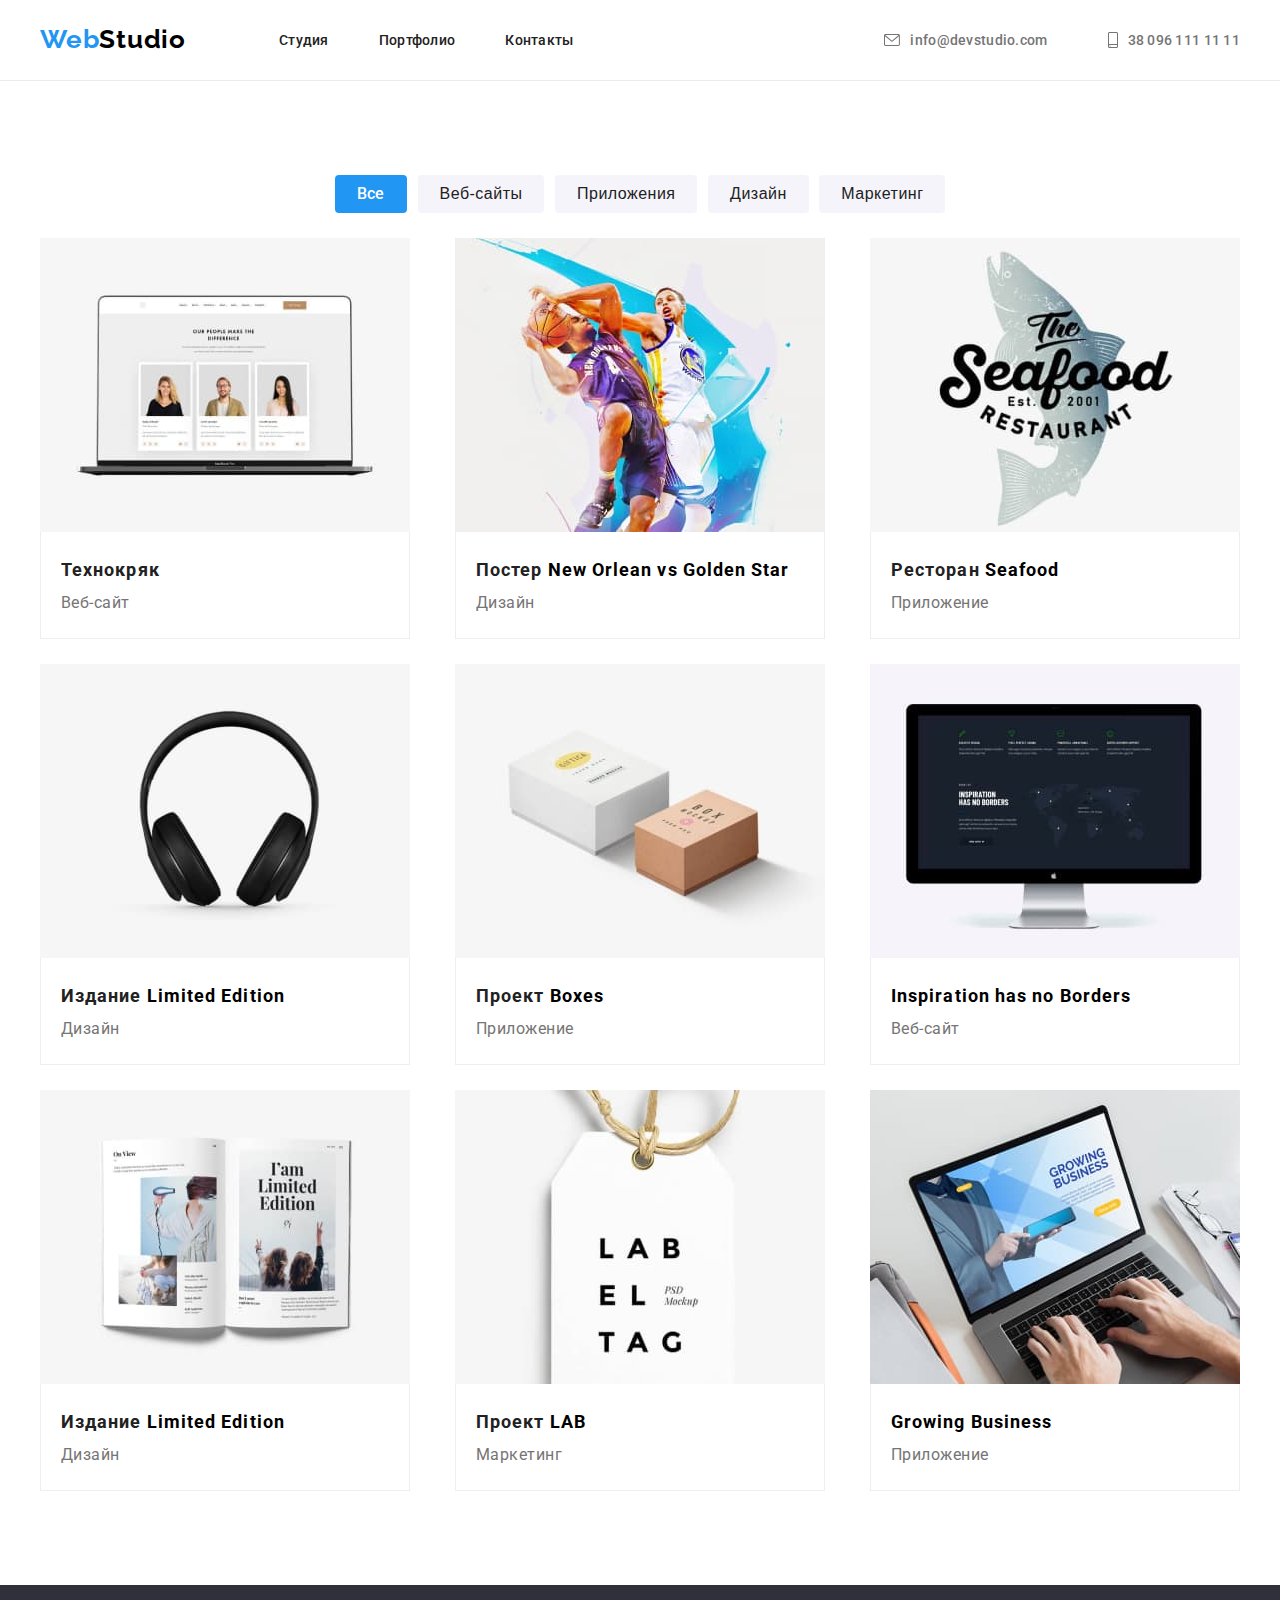
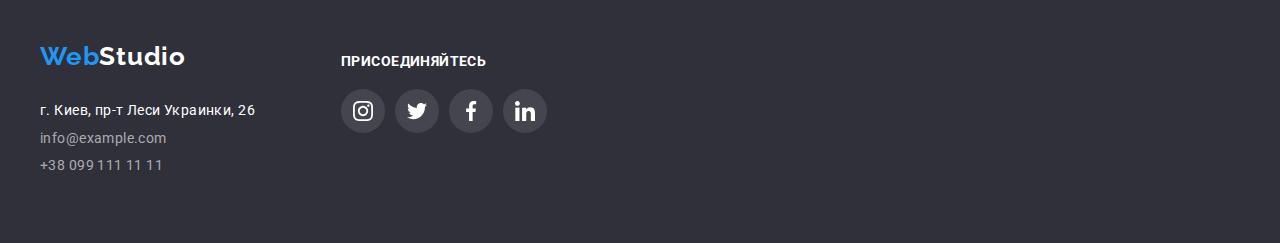
==== commit 4d76880f: "Update portfolio.html" ====
--- a/portfolio.html
+++ b/portfolio.html
@@ -32,11 +32,11 @@
             <ul class="contacts">
                 <li class="contacts-link"><a href="mailto:info@devstudio.com" class="links1">
                     <svg class="links-icon" width="16" height="12">
-                        <use href="./img/symbol-defs.svg#icon-envelope-hover"></use>
+                        <use href="./img/symbol-defs.svg#icon-envelopehover"></use>
                     </svg>
                     info@devstudio.com</a></li>
                 <li class="contacts-link"><a href="tel:380961111111" class="links1">
-                    <svg class="links-icon" width="16" height="12">
+                    <svg class="links-icon" width="10" height="16">
                         <use href="./img/symbol-defs.svg#icon-smartphone"></use>
                     </svg>
                     38 096 111 11 11</a></li>
--- a/css/styles.css
+++ b/css/styles.css
@@ -8,7 +8,6 @@
 
 body,
 main {
-    min-width: 1600px;
     margin: auto;
     background-color: var(--btn-color);
     color: var(--secondary-title-color);
@@ -134,6 +133,7 @@
 
 .links1 {
     display: flex;
+    align-items: center;
     font-weight: 500;
     font-size: 14px;
     line-height: 16px;
@@ -143,8 +143,7 @@
     fill: currentColor;
 }
 .links-icon {
-    margin-right: 10px;
-    margin-top: 2px;
+    margin: 0 10px;
 }
 
 .links1:hover,
@@ -229,7 +228,7 @@
     border-radius: 4px;
     cursor: pointer;
     border: none;
-    padding: 10px;
+    padding: 10px 32px;
     text-align: center;
 }
 .hero-btnn:hover,
@@ -392,6 +391,9 @@
     width: 44px;
     height: 44px;
 }
+.social-item:hover {
+    fill: white;
+}
 .social-item + .social-item {
     margin-left: 10px;
     margin-bottom: 30px;
@@ -403,9 +405,12 @@
     align-items: center;
     justify-content: center;
     border-radius: 50%;
+    color: white;
 }
 .social-icon {
-    fill: #afb1b8;
+    padding: 12px;
+    color: #afb1b8;
+    fill: currentColor;
 }
 .social-icon:hover,
 .social-icon:focus {
@@ -413,6 +418,7 @@
 }
 .social-link:hover,
 .social-link:focus {
+    color: white;
     background-color: var(--active-color);
 }
 /* ---------------ГАЛЕРЕЯ---------- */
@@ -491,7 +497,7 @@
 .clients-icon {
     display: flex;
     justify-content: center;
-    padding-top: 12px;
+    padding: 16px 32px;
     fill: #afb1b8;
 }
 /*-----------ПОДВАЛ----------- */
